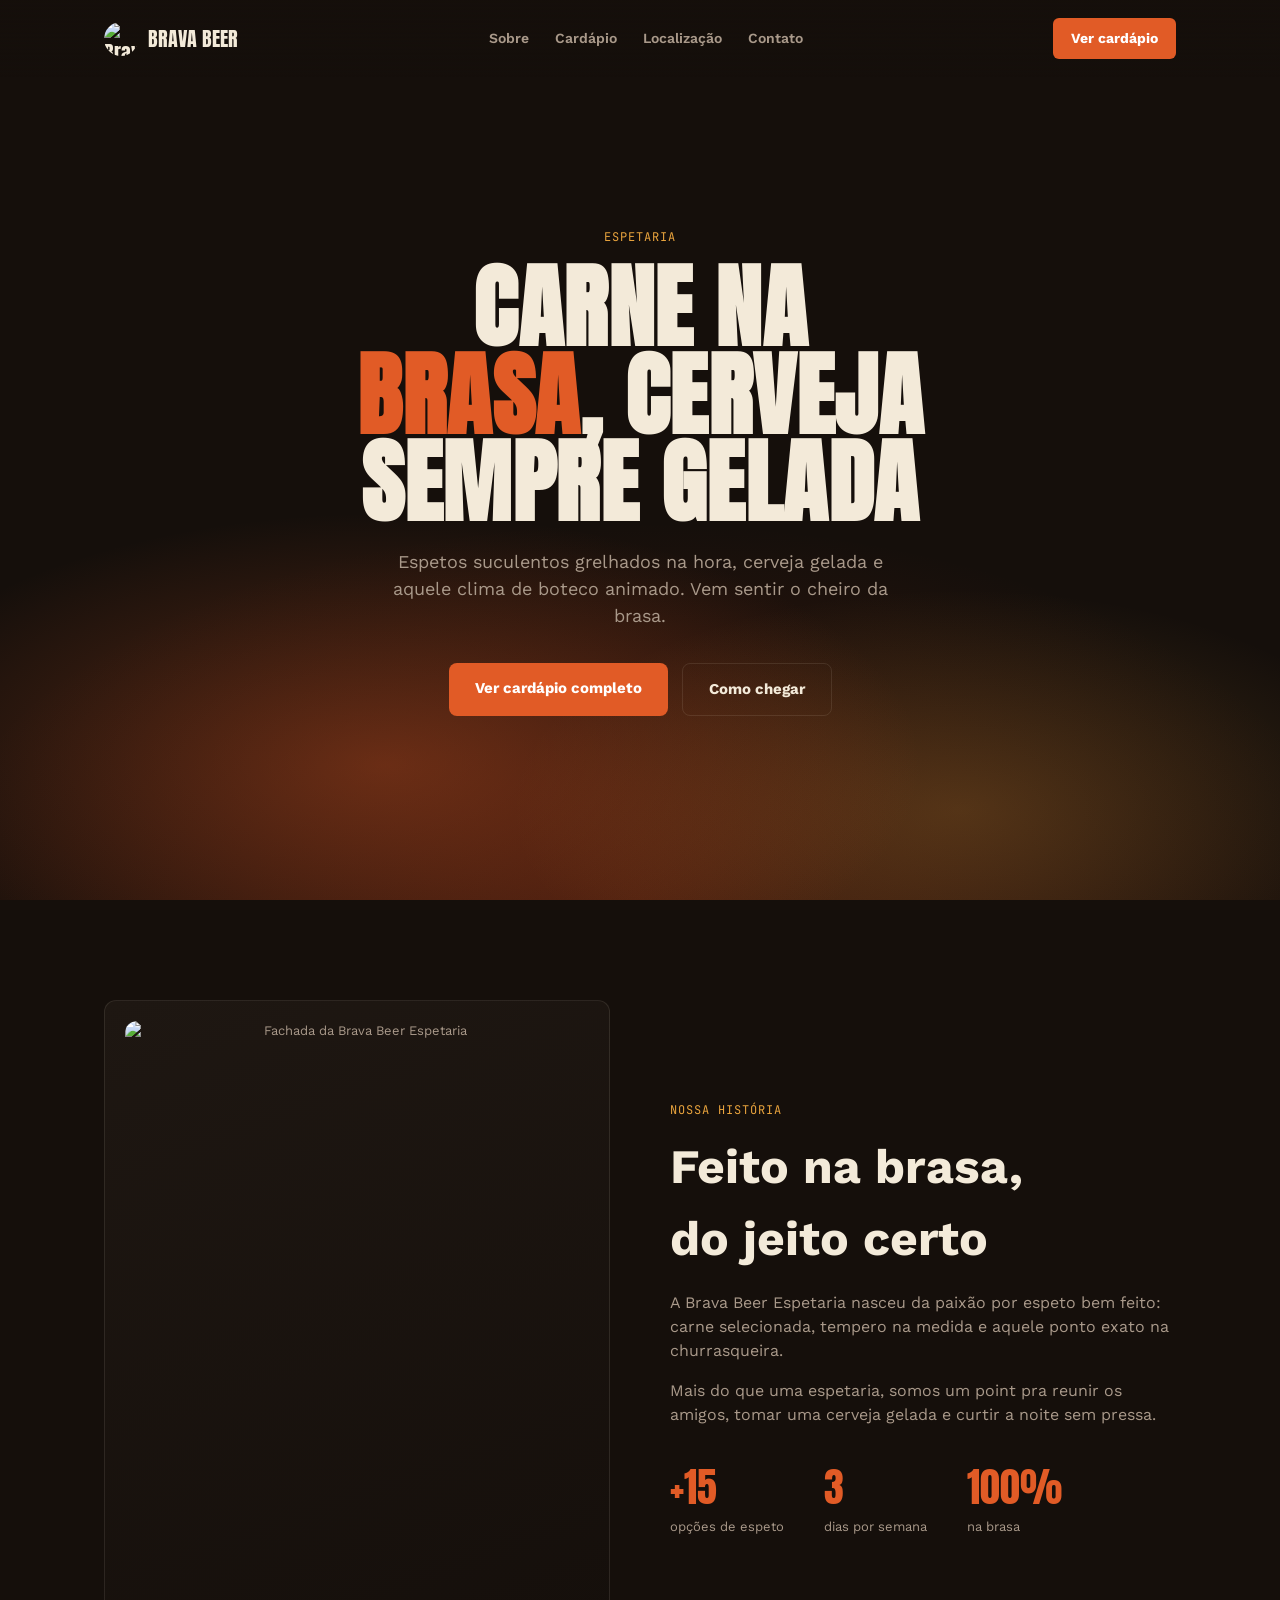
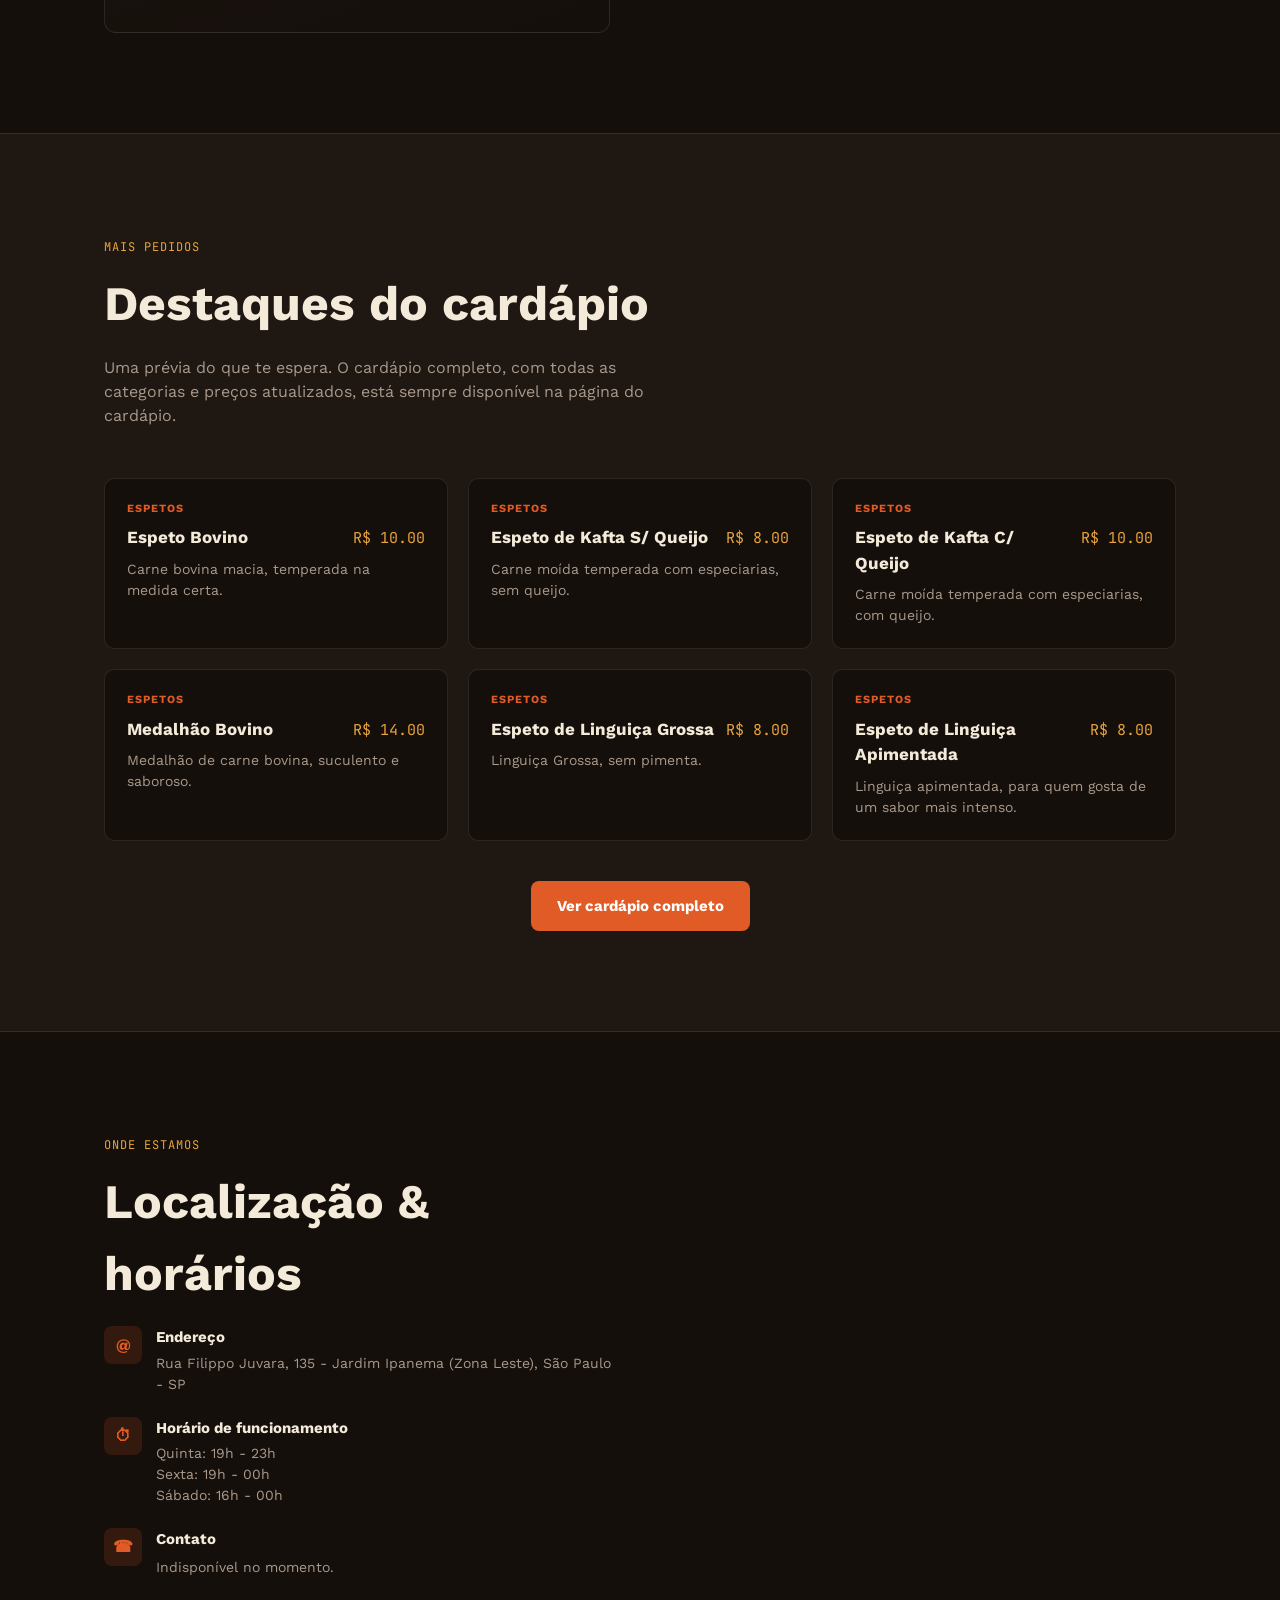
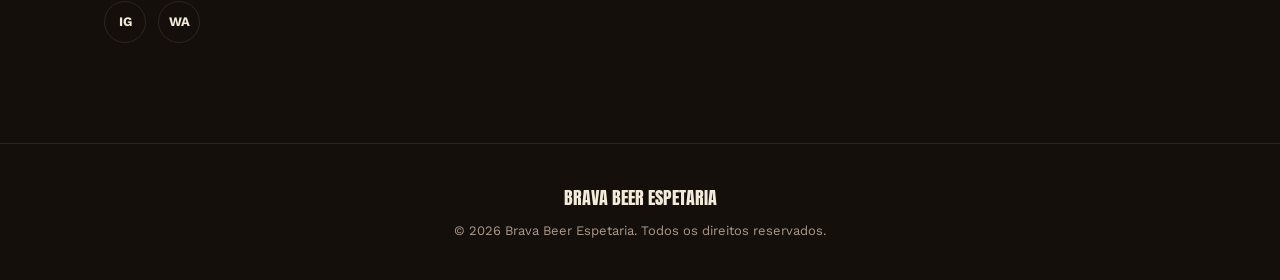
==== index.html @ 7a5df9bb "Finalizado" ====
<!DOCTYPE html>
<html lang="pt-BR">
<head>
<meta charset="UTF-8">
<meta name="viewport" content="width=device-width, initial-scale=1.0">
<title>Brava Beer Espetaria — Espetos na brasa e  cerveja gelada.</title>
<meta name="description" content="Brava Beer Espetaria: espetos na brasa, cerveja gelada e ambiente animado. Confira o cardápio, horários e localização.">
<link rel="stylesheet" href="style.css">
<script src="cardapio-dados.js"></script>
<link rel="icon" href="https://i.imgur.com/rjk4vam.jpeg">
</head>
<body>

  <nav>
    <div class="wrap" style="display:flex; align-items:center; justify-content:space-between; width:100%;">
      <a href="#" class="marca">
        <img src="https://i.imgur.com/rjk4vam.jpeg" alt="Brava Beer Espetaria" style="height:34px; width:34px; border-radius:50%; object-fit:cover;">
        BRAVA BEER
      </a>
      <div class="links">
        <a href="#sobre">Sobre</a>
        <a href="cardapio.html">Cardápio</a>
        <a href="#local">Localização</a>
        <a href="#contato">Contato</a>
      </div>
      <a href="cardapio.html" class="cta">Ver cardápio</a>
    </div>
  </nav>

  <header class="hero">
    <div class="brasas" id="brasas"></div>
    <div class="hero-conteudo">
      <span class="mono">Espetaria</span>
      <h1 class="display">CARNE NA<br><span class="destaque">BRASA</span>, CERVEJA<br>SEMPRE GELADA</h1>
      <p>Espetos suculentos grelhados na hora, cerveja gelada e aquele clima de boteco animado. Vem sentir o cheiro da brasa.</p>
      <div class="botoes">
        <a href="cardapio.html" class="botao primario">Ver cardápio completo</a>
        <a href="#local" class="botao secundario">Como chegar</a>
      </div>
    </div>
  </header>

  <section id="sobre">
    <div class="wrap sobre-grid">
      <div class="sobre-imagem">
        <img src="https://i.imgur.com/udqWPFD.jpeg" alt="Fachada da Brava Beer Espetaria" style="width:100%; height:100%; object-fit:cover; border-radius:12px;">
      </div>
      <div>
        <span class="mono eyebrow">Nossa história</span>
        <h2 class="titulo-secao">Feito na brasa,<br>do jeito certo</h2>
        <p>A Brava Beer Espetaria nasceu da paixão por espeto bem feito: carne selecionada, tempero na medida e aquele ponto exato na churrasqueira.</p>
        <p>Mais do que uma espetaria, somos um point pra reunir os amigos, tomar uma cerveja gelada e curtir a noite sem pressa.</p>
        <div class="sobre-numeros">
          <div>
            <div class="num">+15</div>
            <div class="rotulo">opções de espeto</div>
          </div>
          <div>
            <div class="num">3</div>
            <div class="rotulo">dias por semana</div>
          </div>
          <div>
            <div class="num">100%</div>
            <div class="rotulo">na brasa</div>
          </div>
        </div>
      </div>
    </div>
  </section>

  <section class="cardapio-preview">
    <div class="wrap">
      <span class="mono eyebrow">Mais pedidos</span>
      <h2 class="titulo-secao">Destaques do cardápio</h2>
      <p class="subtitulo-secao">Uma prévia do que te espera. O cardápio completo, com todas as categorias e preços atualizados, está sempre disponível na página do cardápio.</p>
      <div class="grid-cardapio" id="destaques">
        <!-- Preenchido dinamicamente a partir de cardapio-dados.js -->
      </div>
      <div style="text-align:center; margin-top:40px;">
        <a href="cardapio.html" class="botao primario">Ver cardápio completo</a>
      </div>
    </div>
  </section>

  <section id="local">
    <div class="wrap contato-grid">
      <div>
        <span class="mono eyebrow">Onde estamos</span>
        <h2 class="titulo-secao">Localização &amp; horários</h2>

        <div class="info-linha">
          <div class="icone">@</div>
          <div>
            <h5>Endereço</h5>
            <!-- IMPORTANTE: substituir pelo endereço real -->
            <p>Rua Filippo Juvara, 135 - Jardim Ipanema (Zona Leste), São Paulo - SP</p>
          </div>
        </div>

        <div class="info-linha">
          <div class="icone">⏱</div>
          <div>
            <h5>Horário de funcionamento</h5>
            <!-- IMPORTANTE: ajustar para o horário real de funcionamento -->
            <p>Quinta: 19h - 23h<br>
            Sexta: 19h - 00h <br>
            Sábado: 16h - 00h</p>
          </div>
        </div>

        <div class="info-linha">
          <div class="icone">☎</div>
          <div>
            <h5>Contato</h5>
            <!-- IMPORTANTE: substituir pelo WhatsApp/telefone real -->
            <a href="https://wa.me/5500000000000" target="_blank">Indisponível no momento.</a>
          </div>
        </div>

        <div class="redes">
          <!-- IMPORTANTE: substituir "#" pelos links reais das redes sociais -->
          <a href="https://www.instagram.com/bravabeer.espetaria?igsh=bHpscWk3dDNiZ3p2" aria-label="Instagram">IG</a>
          <a href="https://wa.me/5500000000000" aria-label="WhatsApp">WA</a>
        </div>
      </div>

      <iframe
        id="contato"
        src="https://www.google.com/maps/embed?pb=!1m18!1m12!1m3!1d3657.228991112848!2d-46.50035632360005!3d-23.560217861552285!2m3!1f0!2f0!3f0!3m2!1i1024!2i768!4f13.1!3m3!1m2!1s0x94ce670040293a5b%3A0xef0e1cc2baf938f!2sBrava%20Beer%20%26%20Espetaria!5e0!3m2!1spt-BR!2sbr!4v1782872301473!5m2!1spt-BR!2sbr"
        style="width:100%; aspect-ratio:4/3; border:0; border-radius:12px;"
        allowfullscreen=""
        loading="lazy"
        referrerpolicy="strict-origin-when-cross-origin">
      </iframe>
    </div>
  </section>

  <footer>
    <div class="wrap">
      <div class="marca-footer">BRAVA BEER ESPETARIA</div>
      <p>&copy; <span id="ano"></span> Brava Beer Espetaria. Todos os direitos reservados.</p>
    </div>
  </footer>

  <script>
    document.getElementById('ano').textContent = new Date().getFullYear();

    // Gera as partículas de brasa subindo no hero
    const container = document.getElementById('brasas');
    for (let i = 0; i < 18; i++) {
      const span = document.createElement('span');
      span.style.left = Math.random() * 100 + '%';
      span.style.animationDuration = (6 + Math.random() * 6) + 's';
      span.style.animationDelay = (Math.random() * 8) + 's';
      container.appendChild(span);
    }

    // ------------------------------------------------------------
    // Prévia dos destaques, usando os dados fixos de cardapio-dados.js
    // (já preparado para categorias com subcategorias, ex: Bebidas,
    // produtos com variações de preço, ex: Dose/Garrafa, e produtos
    // com preço "Consultar")
    // ------------------------------------------------------------
    const destaques = document.getElementById('destaques');
    const todosProdutos = CARDAPIO.flatMap((c) => {
      if (c.subcategorias) {
        return c.subcategorias.flatMap((sub) =>
          sub.produtos.filter((p) => p.disponivel !== false).map((p) => ({ ...p, categoriaNome: c.nome }))
        );
      }
      return c.produtos.filter((p) => p.disponivel !== false).map((p) => ({ ...p, categoriaNome: c.nome }));
    });

    if (todosProdutos.length === 0) {
      destaques.innerHTML = '<p style="color:var(--muted);">Cardápio em atualização. Volte em breve!</p>';
    } else {
      todosProdutos.slice(0, 6).forEach((p) => {
        const div = document.createElement('div');
        div.className = 'prato';

        let precoExibido;
        if (p.consultar) {
          precoExibido = 'Consultar';
        } else if (p.variacoes) {
          precoExibido = `A partir de R$ ${Math.min(...p.variacoes.map((v) => v.preco)).toFixed(2)}`;
        } else {
          precoExibido = `R$ ${p.preco.toFixed(2)}`;
        }

        div.innerHTML = `
          <span class="categoria">${p.categoriaNome}</span>
          <div class="linha1">
            <h4>${p.nome}</h4>
            <span class="preco">${precoExibido}</span>
          </div>
          <div class="desc">${p.descricao || ''}</div>
        `;
        destaques.appendChild(div);
      });
    }
  </script>
</body>
</html>
---- style.css ----
/* ============================================================
   style.css — Identidade visual do site institucional.
   Paleta: brasa (laranja), dourado cerveja, fundo carvão.
   Tipografia: display condensada (clima de letreiro de espetaria)
   + corpo em sans-serif legível.
   ============================================================ */

@import url('https://fonts.googleapis.com/css2?family=Anton&family=Work+Sans:wght@400;500;600;700&family=JetBrains+Mono:wght@500&display=swap');

:root {
  --carvao: #150F0B;
  --carvao-2: #1E1712;
  --brasa: #E15B26;
  --brasa-forte: #C43C14;
  --dourado: #E8A33D;
  --creme: #F3EAD9;
  --muted: #A9998A;
  --border: rgba(243, 234, 217, 0.1);
}

* { box-sizing: border-box; margin: 0; padding: 0; }

html { scroll-behavior: smooth; }

body {
  font-family: 'Work Sans', Arial, sans-serif;
  background: var(--carvao);
  color: var(--creme);
  line-height: 1.5;
}

.display {
  font-family: 'Anton', Impact, sans-serif;
  text-transform: uppercase;
  letter-spacing: 0.5px;
  line-height: 0.95;
}

.mono {
  font-family: 'JetBrains Mono', monospace;
  letter-spacing: 1px;
  text-transform: uppercase;
  font-size: 12px;
}

a { color: inherit; text-decoration: none; }

.wrap { max-width: 1120px; margin: 0 auto; padding: 0 24px; }

/* ---------- NAV ---------- */
nav {
  position: fixed;
  top: 0; left: 0; right: 0;
  z-index: 50;
  display: flex;
  align-items: center;
  justify-content: space-between;
  padding: 18px 24px;
  background: linear-gradient(to bottom, rgba(21,15,11,0.95), transparent);
}
nav .marca { display: flex; align-items: center; gap: 10px; font-family:'Anton'; font-size: 20px; }

/* LOGO: quando tiver o arquivo, troque este círculo por:
   <img src="images/logo.png" alt="Brava Beer Espetaria" height="36"> */
nav .marca .logo-placeholder {
  width: 34px; height: 34px; border-radius: 50%;
  background: radial-gradient(circle at 30% 30%, var(--dourado), var(--brasa-forte));
}
nav .links { display: flex; gap: 26px; }
nav .links a { font-size: 14px; font-weight: 600; color: var(--muted); transition: color .2s; }
nav .links a:hover { color: var(--creme); }
nav .cta {
  background: var(--brasa); color: #fff; padding: 10px 18px; border-radius: 6px;
  font-weight: 700; font-size: 14px;
}

/* ---------- HERO ---------- */
.hero {
  position: relative;
  min-height: 100vh;
  display: flex;
  flex-direction: column;
  align-items: center;
  justify-content: center;
  text-align: center;
  overflow: hidden;
  padding: 100px 24px 60px;
}

/* Fundo com brasa/fumaça: gradientes radiais animados sutilmente */
.hero::before {
  content: '';
  position: absolute; inset: 0;
  background:
    radial-gradient(ellipse 60% 40% at 30% 85%, rgba(225,91,38,0.35), transparent 70%),
    radial-gradient(ellipse 50% 35% at 75% 90%, rgba(232,163,61,0.22), transparent 70%),
    radial-gradient(ellipse 80% 60% at 50% 100%, rgba(196,60,20,0.25), transparent 70%);
  animation: respirar 8s ease-in-out infinite alternate;
}
@keyframes respirar {
  from { opacity: 0.75; transform: scale(1); }
  to   { opacity: 1; transform: scale(1.04); }
}

/* Partículas de brasa subindo — elemento assinatura da página */
.brasas span {
  position: absolute;
  bottom: -10px;
  width: 5px; height: 5px;
  border-radius: 50%;
  background: var(--dourado);
  box-shadow: 0 0 8px 2px rgba(232,163,61,0.8);
  animation: subir linear infinite;
  opacity: 0;
}
@keyframes subir {
  0% { transform: translateY(0) translateX(0); opacity: 0; }
  10% { opacity: 1; }
  100% { transform: translateY(-100vh) translateX(20px); opacity: 0; }
}

.hero-conteudo { position: relative; z-index: 2; max-width: 780px; }
.hero .mono { color: var(--dourado); margin-bottom: 18px; display: inline-block; }
.hero h1 { font-size: clamp(42px, 9vw, 92px); }
.hero h1 .destaque { color: var(--brasa); }
.hero p { color: var(--muted); font-size: 18px; max-width: 520px; margin: 22px auto 34px; }

.botoes { display: flex; gap: 14px; justify-content: center; flex-wrap: wrap; }
.botao {
  padding: 14px 26px; border-radius: 8px; font-weight: 700; font-size: 15px;
  display: inline-block;
}
.botao.primario { background: var(--brasa); color: #fff; }
.botao.secundario { border: 1px solid var(--border); color: var(--creme); }

/* ---------- SEÇÕES GERAIS ---------- */
section { padding: 100px 0; position: relative; }
.eyebrow { color: var(--dourado); }
.titulo-secao { font-size: clamp(32px, 5vw, 48px); margin: 10px 0 16px; }
.subtitulo-secao { color: var(--muted); max-width: 560px; margin-bottom: 50px; font-size: 16px; }

/* ---------- SOBRE ---------- */
.sobre-grid { display: grid; grid-template-columns: 1fr 1fr; gap: 60px; align-items: center; }
.sobre-grid p { color: var(--muted); margin-bottom: 16px; font-size: 16px; }
.sobre-numeros { display: flex; gap: 40px; margin-top: 30px; }
.sobre-numeros .num { font-family: 'Anton'; font-size: 40px; color: var(--brasa); }
.sobre-numeros .rotulo { color: var(--muted); font-size: 13px; }
.sobre-imagem {
  aspect-ratio: 4/5; border-radius: 12px;
  background: linear-gradient(160deg, var(--carvao-2), var(--carvao));
  border: 1px solid var(--border);
  display: flex; align-items: center; justify-content: center;
  color: var(--muted); font-size: 13px; text-align: center; padding: 20px;
}
/* IMAGEM: troque este bloco placeholder por
   <img src="images/fachada.jpg" style="width:100%;height:100%;object-fit:cover;border-radius:12px;">
   quando tiver a foto da fachada/salão. */

/* ---------- CARDÁPIO (prévia) ---------- */
.cardapio-preview { background: var(--carvao-2); border-top: 1px solid var(--border); border-bottom: 1px solid var(--border); }
.grid-cardapio { display: grid; grid-template-columns: repeat(auto-fit, minmax(280px, 1fr)); gap: 20px; }
.prato {
  background: var(--carvao);
  border: 1px solid var(--border);
  border-radius: 10px;
  padding: 22px;
  transition: border-color .2s;
}
.prato:hover { border-color: var(--brasa); }
.prato .linha1 { display: flex; justify-content: space-between; align-items: baseline; gap: 10px; }
.prato .linha1 h4 { font-size: 17px; }
.prato .linha1 .preco { font-family: 'JetBrains Mono'; color: var(--dourado); font-size: 15px; white-space: nowrap; }
.prato .desc { color: var(--muted); font-size: 14px; margin-top: 8px; }
.prato .categoria { color: var(--brasa); font-size: 11px; text-transform: uppercase; letter-spacing: 1px; margin-bottom: 8px; display: block; font-weight: 700; }

/* ---------- LOCALIZAÇÃO / CONTATO ---------- */
.contato-grid { display: grid; grid-template-columns: 1fr 1fr; gap: 50px; }
.info-linha { display: flex; gap: 14px; margin-bottom: 22px; align-items: flex-start; }
.info-linha .icone {
  width: 38px; height: 38px; border-radius: 8px; flex-shrink: 0;
  background: rgba(225,91,38,0.15); color: var(--brasa);
  display: flex; align-items: center; justify-content: center; font-weight: 700;
}
.info-linha h5 { font-size: 15px; margin-bottom: 4px; }
.info-linha p, .info-linha a { color: var(--muted); font-size: 14px; }

.mapa-placeholder {
  border-radius: 12px; border: 1px solid var(--border);
  background: var(--carvao-2);
  aspect-ratio: 4/3;
  display: flex; align-items: center; justify-content: center;
  color: var(--muted); font-size: 13px; text-align: center; padding: 20px;
}

/* ---------- REDES SOCIAIS ---------- */
.redes { display: flex; gap: 12px; margin-top: 20px; }
.redes a {
  width: 42px; height: 42px; border-radius: 50%;
  border: 1px solid var(--border);
  display: flex; align-items: center; justify-content: center;
  font-size: 13px; font-weight: 700;
  transition: background .2s, border-color .2s;
}
.redes a:hover { background: var(--brasa); border-color: var(--brasa); }

/* ---------- FOOTER ---------- */
footer {
  border-top: 1px solid var(--border);
  padding: 40px 0;
  text-align: center;
  color: var(--muted);
  font-size: 13px;
}
footer .marca-footer { font-family: 'Anton'; color: var(--creme); font-size: 18px; margin-bottom: 10px; }

/* ---------- RESPONSIVO ---------- */
@media (max-width: 800px) {
  nav .links { display: none; }
  .sobre-grid, .contato-grid { grid-template-columns: 1fr; }
  .sobre-imagem { order: -1; aspect-ratio: 16/9; }
}

/* Respeita quem prefere menos animação */
@media (prefers-reduced-motion: reduce) {
  .hero::before, .brasas span { animation: none; }
}
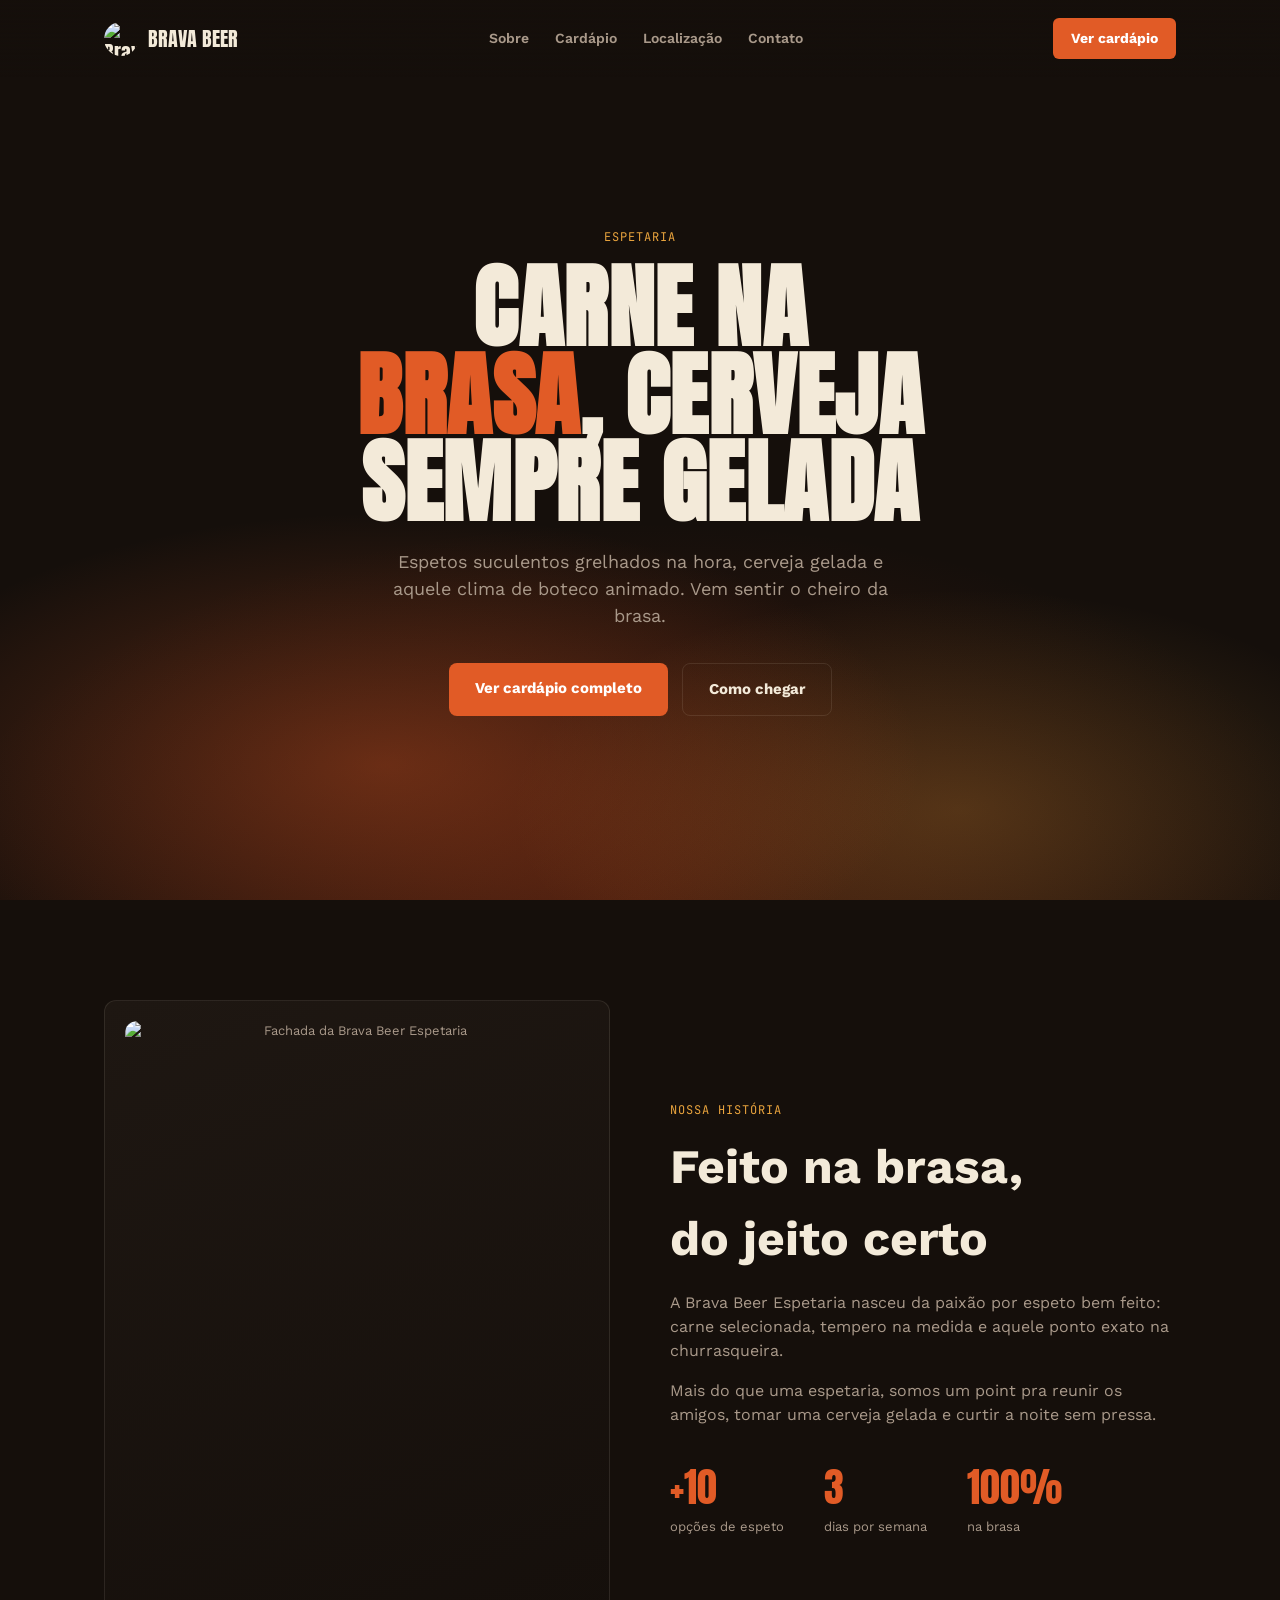
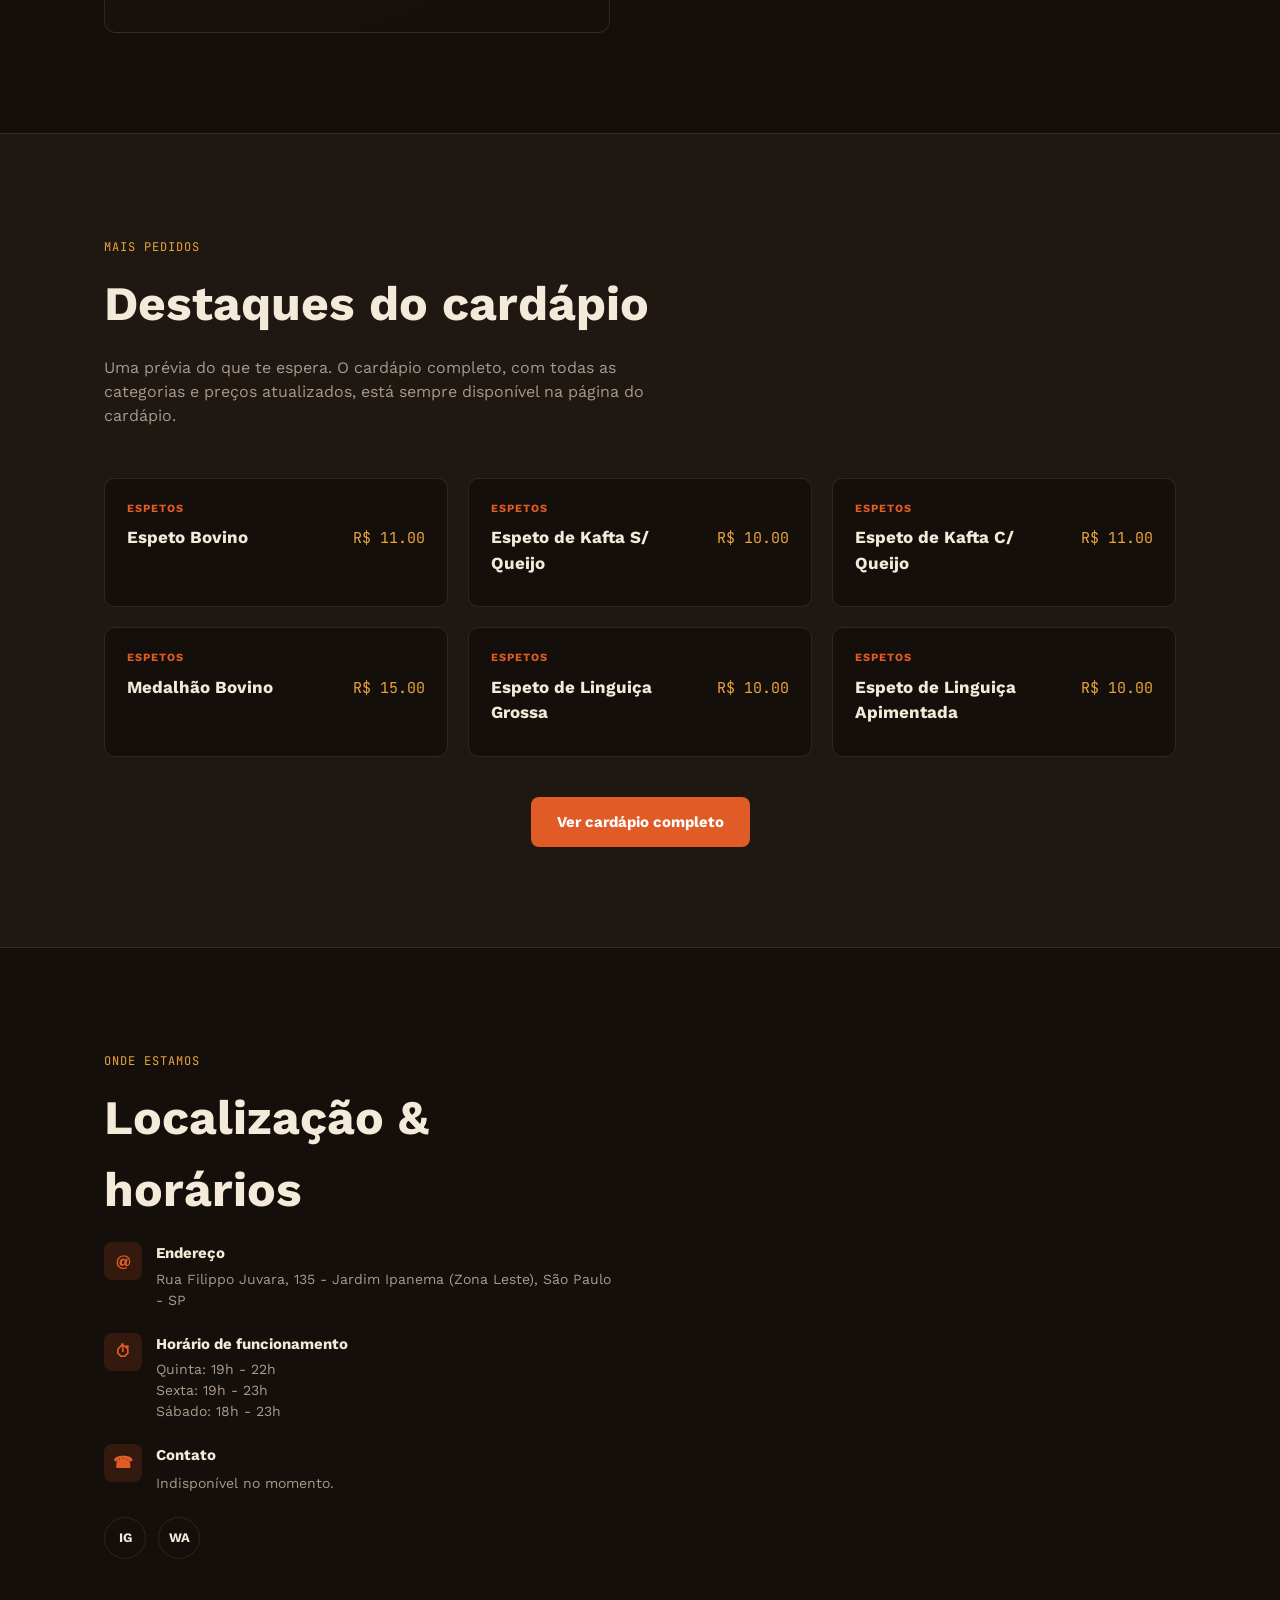
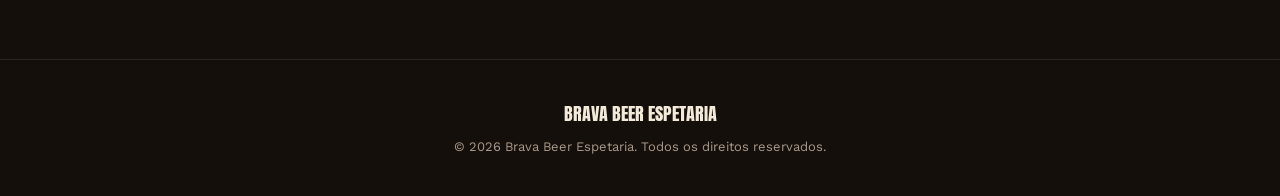
==== commit 40065369: "Atualização de Horários" ====
--- a/index.html
+++ b/index.html
@@ -52,7 +52,7 @@
         <p>Mais do que uma espetaria, somos um point pra reunir os amigos, tomar uma cerveja gelada e curtir a noite sem pressa.</p>
         <div class="sobre-numeros">
           <div>
-            <div class="num">+15</div>
+            <div class="num">+10</div>
             <div class="rotulo">opções de espeto</div>
           </div>
           <div>
@@ -102,9 +102,9 @@
           <div>
             <h5>Horário de funcionamento</h5>
             <!-- IMPORTANTE: ajustar para o horário real de funcionamento -->
-            <p>Quinta: 19h - 23h<br>
-            Sexta: 19h - 00h <br>
-            Sábado: 16h - 00h</p>
+            <p>Quinta: 19h - 22h<br>
+            Sexta: 19h - 23h <br>
+            Sábado: 18h - 23h</p>
           </div>
         </div>
 
